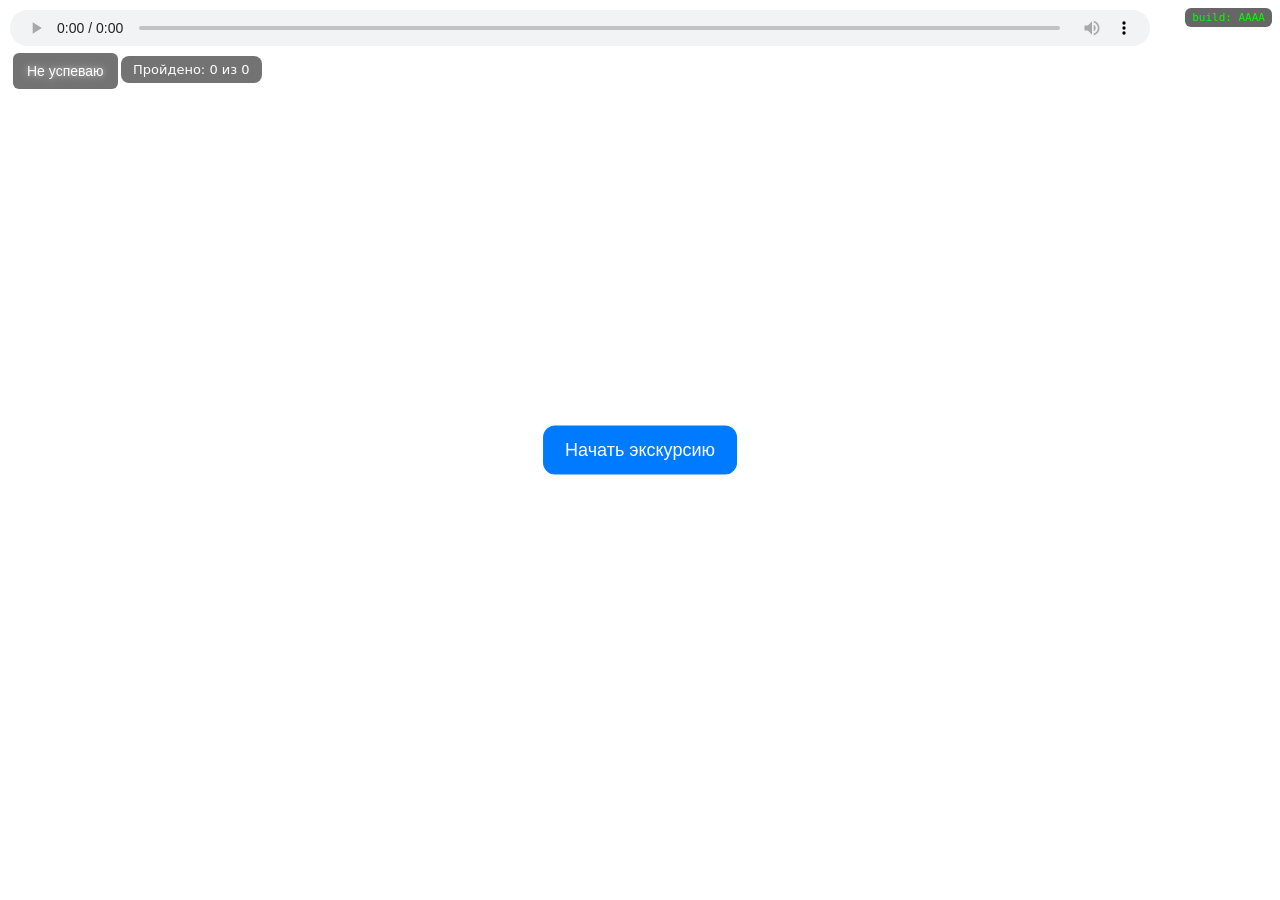
==== index.html @ fc1029bf "Update index.html" ====
<!DOCTYPE html>
<html lang="ru">
<head>
    <meta charset="UTF-8" />
    <meta name="viewport" content="width=device-width, initial-scale=1.0" />
    <title>Mini Audio Guide</title>

    <link rel="stylesheet" href="styles.css">

    <!-- MapLibre -->
    <link href="https://unpkg.com/maplibre-gl@3.6.1/dist/maplibre-gl.css" rel="stylesheet" />
    <script src="https://unpkg.com/maplibre-gl@3.6.1/dist/maplibre-gl.js"></script>

    <script src="app.core.js?v=8" defer></script>
    <script src="app.media.js?v=8" defer></script>
    <script src="app.experimental.js" defer></script>
</head>

<body>

    <!-- AUDIO WRAPPER -->
    <div id="audioWrapper">
        <audio id="globalAudio" controls preload="auto"></audio>
    </div>

    <!-- START TOUR BUTTON -->
    <button id="startTourBtn"
        style="position:absolute; top:50%; left:50%; transform:translate(-50%, -50%); z-index:999999;">
        Начать экскурсию
    </button>

    <!-- NOT READY BUTTON (перенесена на место компаса) -->
    <button id="notReadyBtn">
        Не успеваю
    </button>

    <!-- PROGRESS BAR (справа от "Не успеваю") -->
   <div id="tourProgress">
       Пройдено: 0 из 0
   </div>
       

    <!-- MAP -->
    <div id="map"></div>

    <!-- PHOTO OVERLAY -->
    <div id="photoOverlay" class="photo-overlay hidden">
        <div class="photo-inner">
            <img id="photoImage" src="">
            <button id="closePhotoBtn" class="close-photo-btn">✕</button>
        </div>
    </div>

    <!-- GALLERY OVERLAY -->
    <div id="galleryOverlay" class="hidden"></div>

 

</body>
</html>
---- styles.css ----
html, body {
    margin: 0;
    padding: 0;
    width: 100%;
    height: 100%;
    font-family: system-ui, -apple-system, BlinkMacSystemFont, "Segoe UI", sans-serif;
}

#map {
    width: 100%;
    height: 100%;
    position: relative;
    z-index: 1;
}

/* === PHOTO BUTTON === */
.photo-btn {
  position: absolute;
  bottom: 20px;
  left: 20px;
  z-index: 1000;
  padding: 10px 14px;
  background: #ffffff;
  border-radius: 8px;
  border: none;
  font-size: 13px;
  line-height: 16px;
  white-space: nowrap;
  overflow: hidden;
  text-overflow: ellipsis;
  box-shadow: 0 2px 6px rgba(0,0,0,0.2);
  cursor: pointer;
}

/* === PHOTO OVERLAY === */
.photo-overlay {
  position: absolute;
  inset: 0;
  background: rgba(0,0,0,0.65);
  display: flex;
  justify-content: center;
  align-items: center;
  z-index: 1100;
}

.photo-overlay.hidden {
  display: none;
}

.photo-inner {
  position: relative;
  max-width: 90%;
  max-height: 80%;
}

.photo-inner img {
  display: block;
  max-width: 100%;
  max-height: 100%;
  border-radius: 12px;
}

.close-photo-btn {
  position: absolute;
  top: -10px;
  right: -10px;
  background: #ffffff;
  border-radius: 50%;
  border: none;
  width: 28px;
  height: 28px;
  font-size: 16px;
  cursor: pointer;
  box-shadow: 0 2px 6px rgba(0,0,0,0.3);
}

.photo-btn-glow {
    box-shadow: 0 0 8px 2px rgba(0, 150, 255, 0.6);
    border: 1px solid rgba(0, 150, 255, 0.8);
    transition: box-shadow 0.2s ease, border 0.2s ease;
}

.hidden {
    display: none !important;
}

/* === HIDE SUPER DEBUG PANEL === */
#superDebug {
    display: none !important;
}

/* === START TOUR BUTTON === */
#startTourBtn {
    padding: 14px 22px;
    font-size: 18px;
    border-radius: 12px;
    background: #007aff;
    color: white;
    border: none;
    white-space: nowrap;
    max-width: 80%;
    text-align: center;
}

/* === NOT READY BUTTON (перенесена на место компаса) === */
#notReadyBtn {
    position: absolute;
    top: 53px;
    left: 13px;
    padding: 10px 14px;
    background: rgba(0, 0, 0, 0.55);
    color: white;
    border-radius: 6px;
    cursor: pointer;
    border: none;
    font-size: 14px;
    z-index: 1000;
    backdrop-filter: blur(4px);

    /* мягкое белое свечение текста */
    text-shadow: 0 0 6px rgba(255, 255, 255, 0.7);
}

/* === PROGRESS BAR (новый) === */
#tourProgress {
    position: absolute;
    top: 56.4px;
    left: calc(1px + 70px + 50px);
    background: rgba(0, 0, 0, 0.55);
    color: white;
    padding: 6px 12px;
    border-radius: 8px;
    font-size: 13px;
    z-index: 999999;
    backdrop-filter: blur(4px);
}

/* === AUDIO WRAPPER === */
#audioWrapper {
    position: absolute;
    top: 10px;
    left: 10px;
    height: 36px;
    width: calc(100% - 140px);
    display: flex;
    align-items: center;
    z-index: 999999;
}

#globalAudio {
    width: 100%;
    height: 100%;
    display: block;
    object-fit: contain;
}

/* === GENERIC CONTROL BUTTON (оставляем для фото/галереи) === */
.control-btn {
    position: absolute;
    padding: 10px 14px;
    background: white;
    border-radius: 6px;
    cursor: pointer;
    border: none;
    font-size: 14px;
    z-index: 1000;
}

/* === UI EDITOR (оставляем, если нужен) === */
.ui-editable {
    position: absolute !important;
    cursor: move !important;
    user-select: none !important;
    z-index: 999999 !important;
}

.ui-editable.edit-mode {
    outline: 2px dashed #00ff00;
}

/* === MOBILE FIXES === */
@media (max-width: 600px) {
    #globalAudio {
        top: 210px;
        left: 10px;
        width: calc(100% - 20px);
    }
}

/* === GALLERY OVERLAY === */
#galleryOverlay {
    position: fixed;
    bottom: 10px;
    left: 50%;
    transform: translateX(-50%);
    width: 70%;
    height: 18%;
    background: rgba(0, 0, 0, 0.55);
    border-radius: 16px;
    padding: 12px;
    z-index: 200000;

    display: flex;
    flex-direction: row;
    align-items: center;

    overflow-x: auto;
    overflow-y: hidden;

    -webkit-overflow-scrolling: touch;
    scroll-snap-type: x mandatory;
}

#galleryTrack {
    display: inline-flex;
    flex-direction: row;
    gap: 12px;
    white-space: nowrap;
}

#galleryTrack > div {
    scroll-snap-align: start;
    flex-shrink: 0;
}

#galleryTrack::-webkit-scrollbar,
#galleryOverlay::-webkit-scrollbar {
    display: none;
}
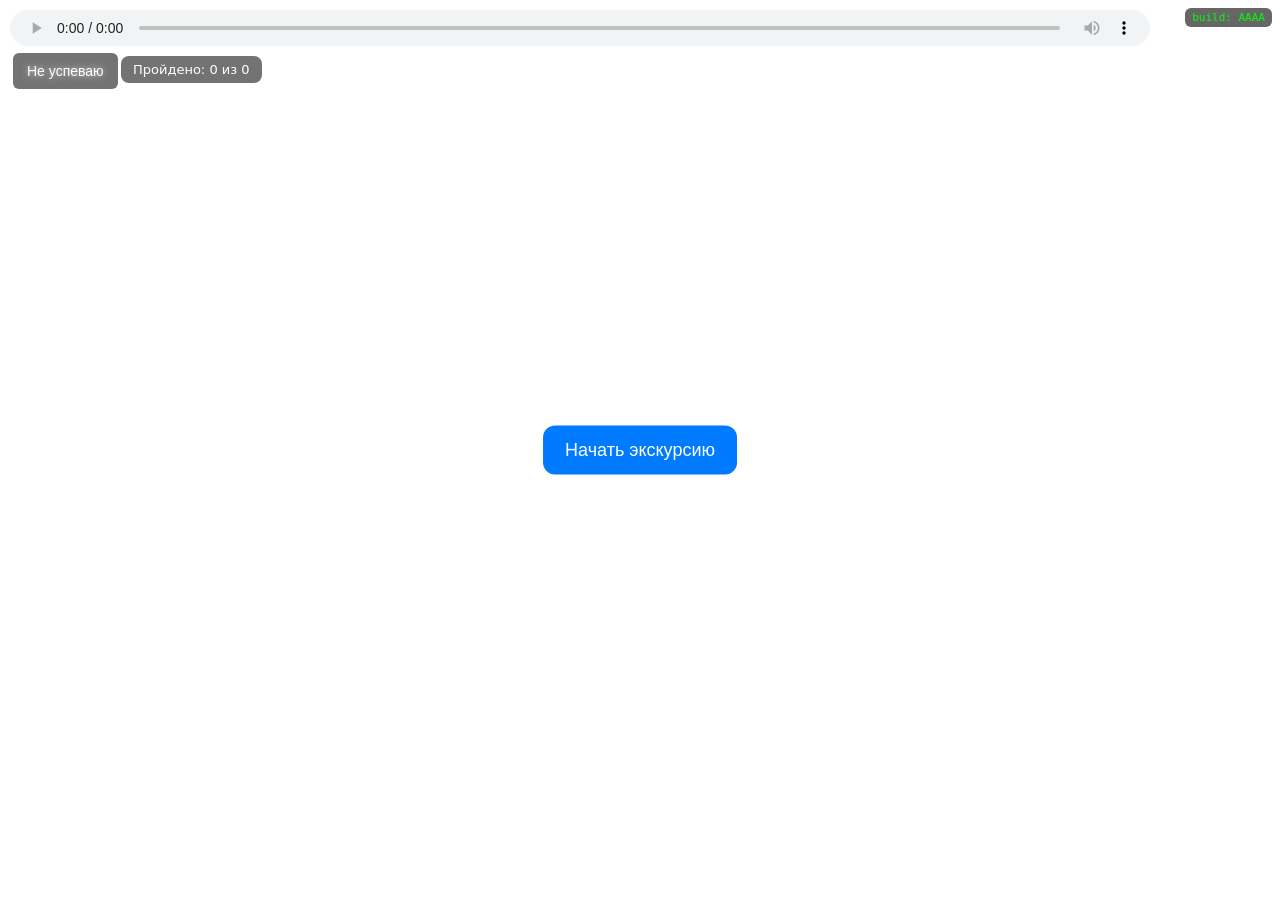
==== commit 771c25c8: "Update index.html" ====
--- a/index.html
+++ b/index.html
@@ -11,8 +11,9 @@
     <link href="https://unpkg.com/maplibre-gl@3.6.1/dist/maplibre-gl.css" rel="stylesheet" />
     <script src="https://unpkg.com/maplibre-gl@3.6.1/dist/maplibre-gl.js"></script>
 
-    <script src="app.core.js?v=8" defer></script>
-    <script src="app.media.js?v=8" defer></script>
+    <script src="onboarding.js?v=9"></script>
+    <script src="app.core.js?v=9" defer></script>
+    <script src="app.media.js?v=9" defer></script>
     <script src="app.experimental.js" defer></script>
 </head>
 
@@ -71,3 +72,4 @@
 
 
 
+
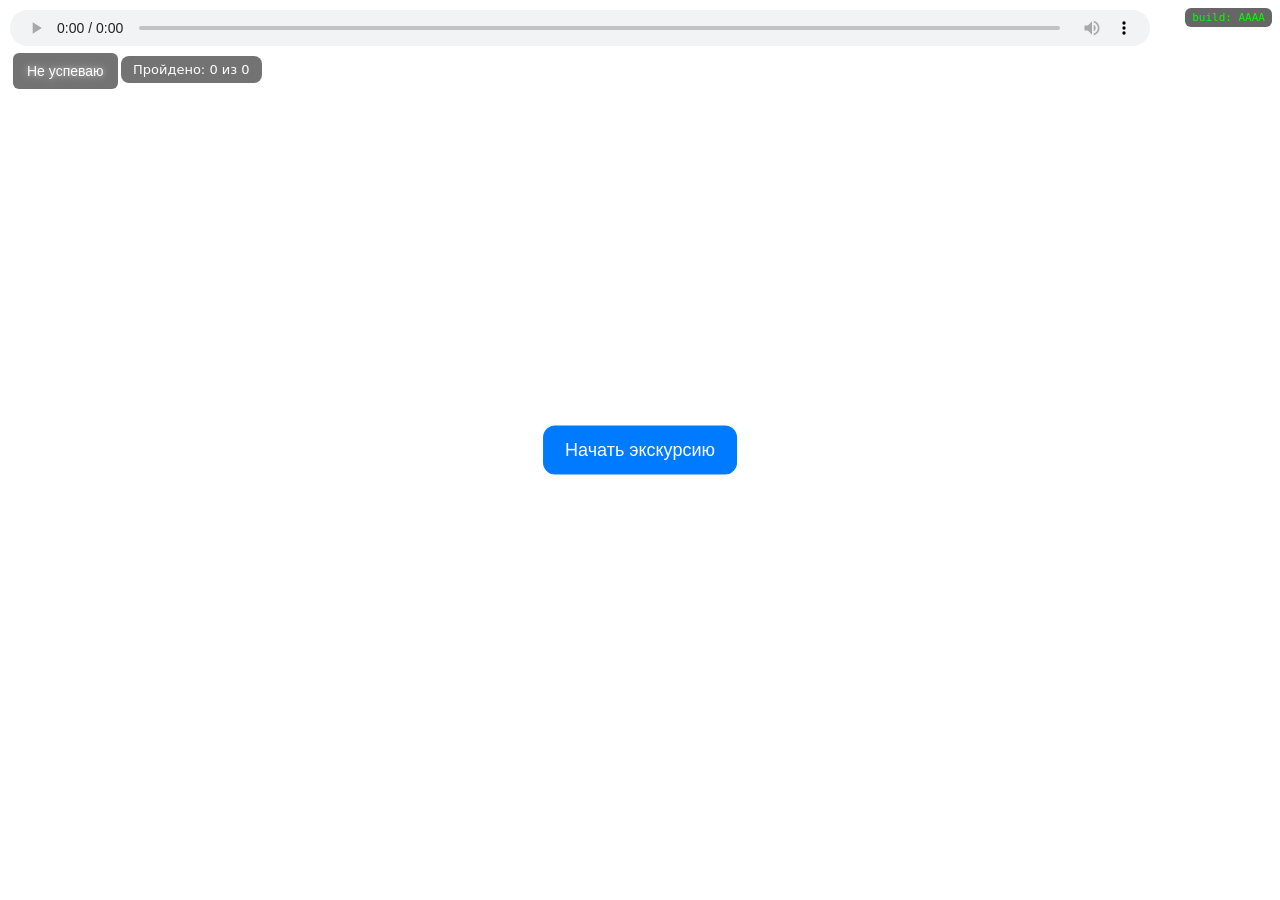
==== commit eb331d73: "Update index.html" ====
--- a/index.html
+++ b/index.html
@@ -11,7 +11,7 @@
     <link href="https://unpkg.com/maplibre-gl@3.6.1/dist/maplibre-gl.css" rel="stylesheet" />
     <script src="https://unpkg.com/maplibre-gl@3.6.1/dist/maplibre-gl.js"></script>
 
-    <script src="onboarding.js?v=9"></script>
+    <script src="onboarding.js"></script>
     <script src="app.core.js?v=9" defer></script>
     <script src="app.media.js?v=9" defer></script>
     <script src="app.experimental.js" defer></script>
@@ -73,3 +73,4 @@
 
 
 
+
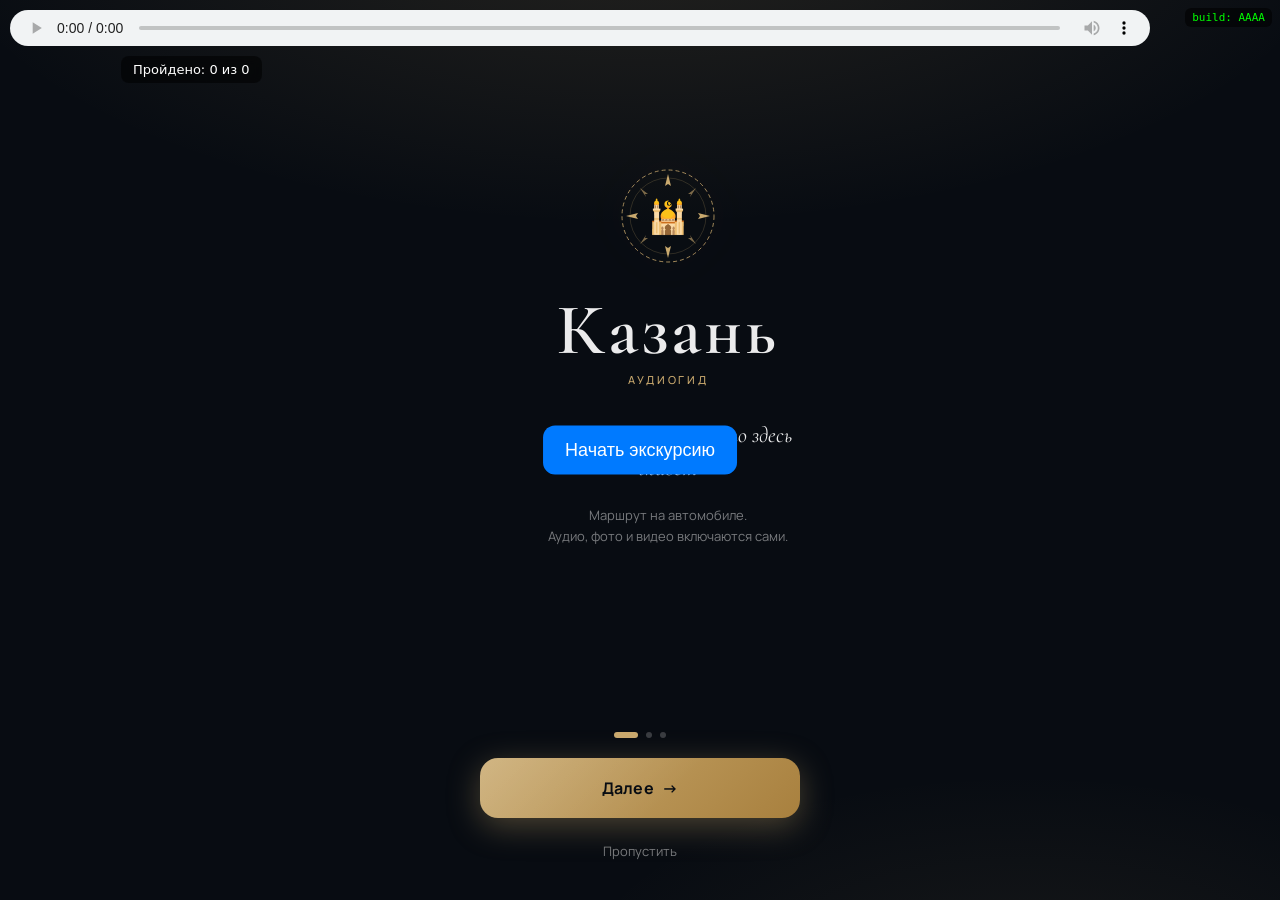
==== commit 8d1d1474: "Update index.html" ====
--- a/index.html
+++ b/index.html
@@ -11,9 +11,9 @@
     <link href="https://unpkg.com/maplibre-gl@3.6.1/dist/maplibre-gl.css" rel="stylesheet" />
     <script src="https://unpkg.com/maplibre-gl@3.6.1/dist/maplibre-gl.js"></script>
 
-    <script src="onboarding.js"></script>
-    <script src="app.core.js?v=9" defer></script>
-    <script src="app.media.js?v=9" defer></script>
+<script src="onboarding.js?v=10" defer></script>
+<script src="app.core.js?v=10" defer></script>
+<script src="app.media.js?v=10" defer></script>
     <script src="app.experimental.js" defer></script>
 </head>
 
@@ -74,3 +74,4 @@
 
 
 
+
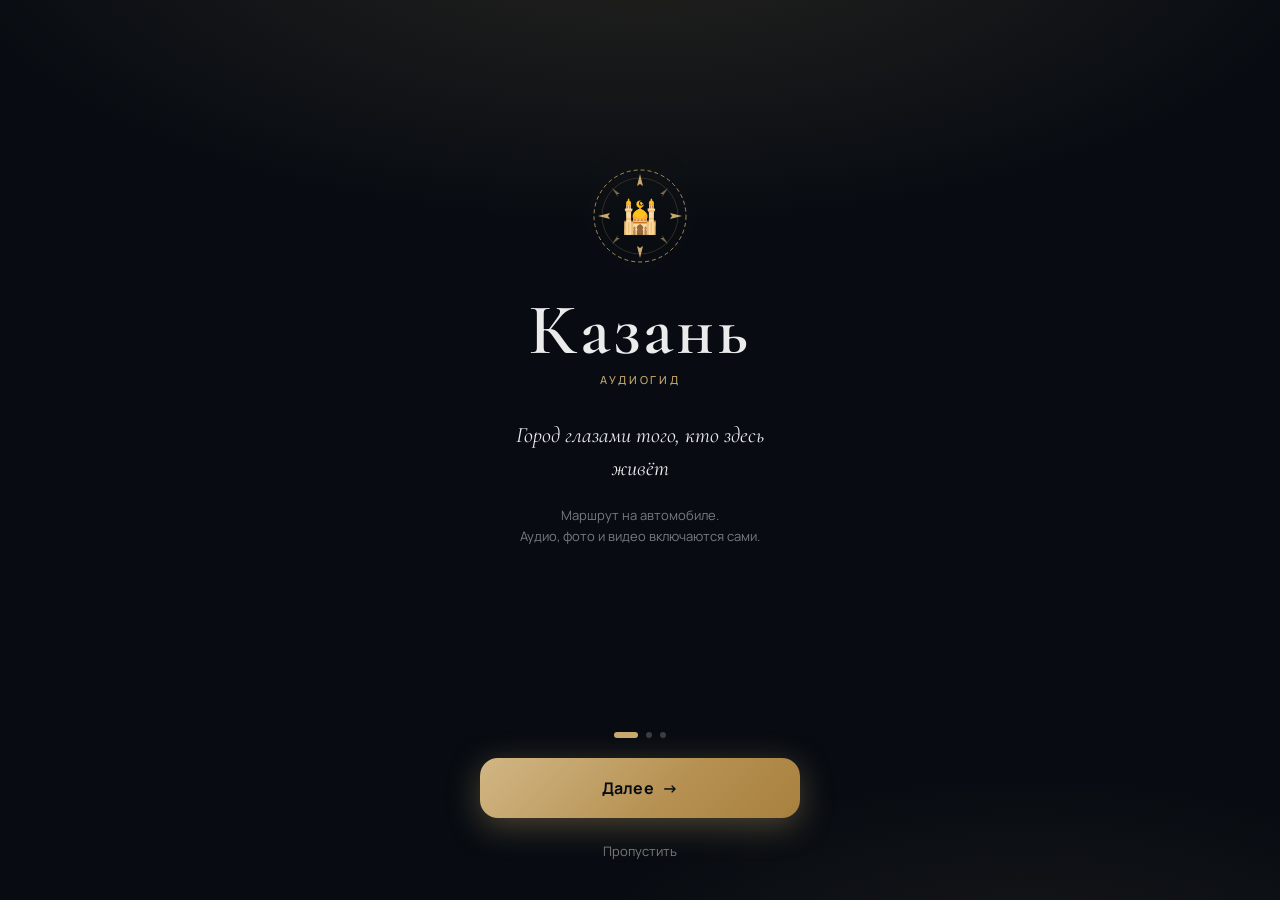
==== commit 8caf670a: "Update index.html" ====
--- a/index.html
+++ b/index.html
@@ -11,9 +11,9 @@
     <link href="https://unpkg.com/maplibre-gl@3.6.1/dist/maplibre-gl.css" rel="stylesheet" />
     <script src="https://unpkg.com/maplibre-gl@3.6.1/dist/maplibre-gl.js"></script>
 
-<script src="onboarding.js?v=10" defer></script>
-<script src="app.core.js?v=10" defer></script>
-<script src="app.media.js?v=10" defer></script>
+<script src="onboarding.js?v=11" defer></script>
+<script src="app.core.js?v=11" defer></script>
+<script src="app.media.js?v=11" defer></script>
     <script src="app.experimental.js" defer></script>
 </head>
 
@@ -75,3 +75,4 @@
 
 
 
+
